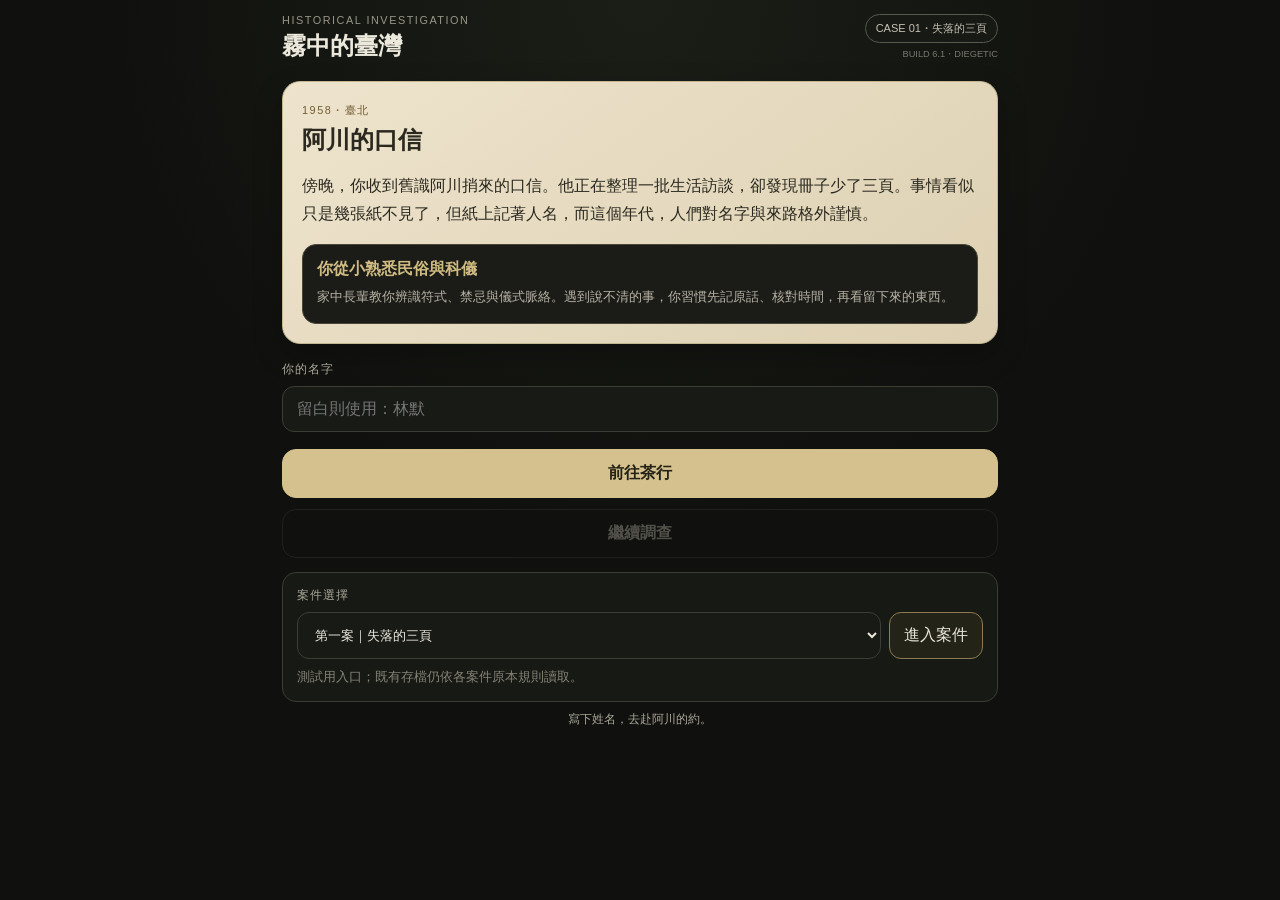
==== index.html @ 99188c53 "Label investigation tabs navigation for assistive tech Add aria-label="調查分頁" to the existing nav.tab" ====
<!doctype html>
<html lang="zh-Hant">
<head>
<meta charset="utf-8">
<meta name="viewport" content="width=device-width,initial-scale=1,viewport-fit=cover">
<meta name="theme-color" content="#10110e">
<meta name="apple-mobile-web-app-capable" content="yes">
<meta name="apple-mobile-web-app-status-bar-style" content="black-translucent">
<meta name="description" content="霧中的臺灣：以固定主角進行的歷史推理解謎遊戲。">
<title>霧中的臺灣｜歷史推理解謎</title>
<style>
:root{--bg:#10110e;--panel:#191b16;--paper:#e8dec6;--paperInk:#2b291f;--ink:#ece8dc;--muted:#a8a596;--line:#3a3d33;--accent:#b69b5f;--danger:#b86f61;--shadow:0 12px 30px rgba(0,0,0,.24)}
*{box-sizing:border-box}html{background:var(--bg)}body{margin:0;background:radial-gradient(circle at top,#1b1e17 0,#10110e 48%);color:var(--ink);font-family:-apple-system,BlinkMacSystemFont,"PingFang TC","Noto Sans TC",sans-serif;min-height:100vh}.hidden{display:none!important}button,input{font:inherit}.app{max-width:760px;margin:auto;padding:calc(env(safe-area-inset-top) + 14px) 16px calc(env(safe-area-inset-bottom) + 96px)}
.topbar{display:flex;justify-content:space-between;align-items:flex-start;gap:12px;margin-bottom:18px}.topbar h1{font-size:1.5rem;margin:1px 0}.eyebrow{font-size:.68rem;letter-spacing:.14em;margin:0 0 4px;color:#999686}.chip{display:inline-block;border:1px solid #56594c;border-radius:999px;padding:6px 10px;font-size:.69rem;color:#c6c1b2;background:#171914}.build{font-size:.58rem;color:#77786e;margin-top:5px;text-align:right}.card{background:linear-gradient(180deg,#1e211a,#181a16);border:1px solid #33362d;border-radius:18px;box-shadow:var(--shadow)}.paper{background:linear-gradient(145deg,#eee4cd,#ddd0b2);color:var(--paperInk);border-color:#c3b58f}
.start-card,.section-card,.scene,.case-complete,.fail-card{padding:19px}.start-card h2,.case-complete h2,.fail-card h2{margin:4px 0 10px}.start-card p,.case-complete p,.fail-card p{line-height:1.76}.note{font-size:.84rem;color:#8e8b7f;line-height:1.58}.paper .note{color:#6f6654}
.protagonist-card{margin-top:12px;padding:14px;border:1px solid #494637;border-radius:14px;background:#1b1c17}.protagonist-card strong{display:block;color:#d0bc82;margin-bottom:6px}.protagonist-card p{margin:0;color:#b7b2a5;font-size:.84rem;line-height:1.7}
.field{display:block;margin:17px 0}.field span,.screen-title{display:block;color:#aaa799;font-size:.75rem;letter-spacing:.08em;margin-bottom:8px}.field input{width:100%;border:1px solid #3b3e34;background:#181a16;color:#fff;border-radius:12px;padding:13px 14px;outline:none}.field input:focus{border-color:#8b7a4d}
.primary,.secondary,.action-btn,.map-btn,.deduction-option,.record-switch-btn{border:1px solid #3a3d33;background:#1b1e18;color:var(--ink);border-radius:14px;padding:13px;cursor:pointer;-webkit-tap-highlight-color:transparent}.primary,.secondary{display:block;width:100%;text-align:center;margin-top:11px;font-weight:650}.primary{background:#d4c18e;color:#242116;border-color:#d4c18e}.secondary{background:transparent;color:#b8b5a8}.primary:disabled,.secondary:disabled{opacity:.38}.status-line{margin-top:9px;color:#aaa799;font-size:.78rem;text-align:center}
.case-status{display:flex;justify-content:space-between;gap:12px;padding:14px 15px;margin-bottom:13px}.case-status h2{font-size:1rem;margin:0 0 5px}.case-meta{display:flex;flex-wrap:wrap;gap:7px;color:#99968a;font-size:.7rem}.confidence{display:flex;gap:5px;align-items:center}.confidence i{display:block;width:10px;height:10px;border-radius:50%;background:#484a42}.confidence i.on{background:#c7b16f}.confidence i.danger{background:#b86f61}.tutorial-banner{border:1px solid #4c493b;background:#222116;border-radius:12px;padding:10px 12px;margin-bottom:12px;color:#c4b991;font-size:.79rem;line-height:1.55}
.scene-visual{margin:0 0 12px;overflow:hidden;padding:0;background:#111}.scene-visual img{display:block;width:100%;aspect-ratio:4/3;object-fit:cover}.scene-visual .visual-note{display:block;margin:0;padding:8px 12px;background:#151713;color:#89877d;font-size:.7rem;text-align:center;border-top:1px solid #2d3028}.scene-head small{color:#969385}.scene-head h2{margin:4px 0 13px}.scene-body p{line-height:1.8;margin:0 0 12px}.action-grid,.map-grid,.evidence-grid,.people-grid,.deduction-options{display:grid;gap:9px;margin-top:11px}.action-btn,.map-btn,.deduction-option{text-align:left}.action-btn strong,.map-btn strong,.deduction-option strong{display:block}.action-btn small,.map-btn small,.deduction-option small{display:block;color:#969487;font-size:.76rem;margin-top:5px;line-height:1.45}.action-btn.done{opacity:.65}.map-btn.locked{opacity:.4}.map-btn.visited{border-color:#68634f}
.record-switch{display:grid;grid-template-columns:1fr 1fr;gap:8px;margin-bottom:10px}.record-switch-btn{text-align:center}.record-switch-btn.active{border-color:#8c7b50;background:#242318}.evidence-card,.person-card{border:1px solid #35382f;border-radius:12px;padding:12px;background:#171914}.evidence-card strong,.person-card strong{display:block}.evidence-card small,.person-card small{display:block;color:#a19e92;line-height:1.55;margin-top:5px}.evidence-media{display:grid;gap:8px;margin-top:10px}.evidence-image-link{display:block;border:1px solid #3b3e34;border-radius:10px;overflow:hidden;background:#10110e}.evidence-media img{display:block;width:100%;aspect-ratio:3/2;object-fit:contain;background:#10110e}.evidence-image-link:focus-visible{outline:2px solid #b69b5f;outline-offset:2px}.tag{display:inline-block;margin-top:8px;border:1px solid #4a4c42;border-radius:999px;padding:3px 7px;font-size:.66rem;color:#aaa79b}.badge{display:inline-block;min-width:18px;text-align:center;border-radius:999px;background:#35372e;padding:1px 5px}
.feedback{border-left:3px solid #9e785f;background:#211b18;padding:11px 12px;margin-top:12px;line-height:1.55}.method-note{border-left:3px solid #7b755f;background:#202018;padding:11px 12px;margin-top:12px;color:#bbb6a7;line-height:1.65;font-size:.86rem}.failure-warning{color:#d8a292;font-size:.8rem;margin-top:8px}.summary-list{display:grid;gap:9px;margin:14px 0}.summary-item{padding:11px;border:1px solid rgba(65,54,32,.22);border-radius:10px;line-height:1.55}
.tabs{position:fixed;left:0;right:0;bottom:0;z-index:20;display:grid;grid-template-columns:repeat(4,1fr);gap:1px;background:#272921;padding:8px max(10px,env(safe-area-inset-left)) calc(8px + env(safe-area-inset-bottom)) max(10px,env(safe-area-inset-right));border-top:1px solid #3b3d34}.tab-btn{border:0;background:transparent;color:#89877d;padding:10px 5px;border-radius:10px}.tab-btn.active{background:#36382e;color:#f2ecdc}.toast{position:fixed;left:50%;bottom:86px;transform:translate(-50%,20px);opacity:0;pointer-events:none;background:#ece0c2;color:#28251c;padding:10px 14px;border-radius:999px;font-size:.82rem;transition:.2s;z-index:240;max-width:90vw}.toast.show{opacity:1;transform:translate(-50%,0)}
.fail-visual{margin:0 0 15px;border-radius:14px;overflow:hidden;border:1px solid #5d443e;background:#111}.fail-visual img{display:block;width:100%;aspect-ratio:4/3;object-fit:cover}@media(min-width:640px){.action-grid,.map-grid{grid-template-columns:1fr 1fr}.app{padding-left:22px;padding-right:22px}.tabs{left:50%;right:auto;width:760px;max-width:100%;transform:translateX(-50%)}}
</style>
</head>
<body>
<main class="app">
<header class="topbar"><div><p class="eyebrow">HISTORICAL INVESTIGATION</p><h1>霧中的臺灣</h1></div><div style="text-align:right"><span id="caseChip" class="chip">CASE 01・失落的三頁</span><div class="build">BUILD 6.1・DIEGETIC</div></div></header>

<section id="startScreen">
 <article class="start-card card paper"><p class="eyebrow" style="color:#715c34">1958・臺北</p><h2>阿川的口信</h2><p>傍晚，你收到舊識阿川捎來的口信。他正在整理一批生活訪談，卻發現冊子少了三頁。事情看似只是幾張紙不見了，但紙上記著人名，而這個年代，人們對名字與來路格外謹慎。</p><div class="protagonist-card"><strong>你從小熟悉民俗與科儀</strong><p>家中長輩教你辨識符式、禁忌與儀式脈絡。遇到說不清的事，你習慣先記原話、核對時間，再看留下來的東西。</p></div></article>
 <label class="field"><span>你的名字</span><input id="nameInput" maxlength="12" placeholder="留白則使用：林默"></label>
 <button id="startBtn" type="button" class="primary">前往茶行</button>
 <button id="loadBtn" type="button" class="secondary">繼續調查</button>
 <p id="bootStatus" class="status-line"></p>
</section>


<section id="gameScreen" class="hidden">
 <div id="tutorialBanner" class="tutorial-banner">先看看現場，再問人；不同來源的說法分開記，才不會把時間與來路混在一起。</div>
 <div class="case-status card"><div><h2 id="playerLabel">—</h2><div class="case-meta"><span>案件一・失落的三頁</span><span id="focusLabel">推理專注</span></div></div><div id="focusDots" class="confidence"></div></div>
 <section id="scenePanel"><p class="screen-title">現場調查</p><figure id="sceneVisual" class="scene-visual card"><img id="sceneImage" alt=""><figcaption id="visualNote" class="visual-note"></figcaption></figure><article class="scene card"><div class="scene-head"><small id="locationSub"></small><h2 id="locationName"></h2></div><div id="sceneBody" class="scene-body"></div></article><div id="actionGrid" class="action-grid"></div></section>
 <section id="mapPanel" class="hidden"><p class="screen-title">調查地圖</p><div class="section-card card"><h3>前往地點</h3><div id="mapGrid" class="map-grid"></div></div></section>
 <section id="recordPanel" class="hidden"><p class="screen-title">案件紀錄</p><div class="record-switch"><button id="recordEvidenceBtn" class="record-switch-btn active">證物 <span id="evidenceCount" class="badge">0</span></button><button id="recordPeopleBtn" class="record-switch-btn">人物</button></div><div id="evidenceSection" class="section-card card"><h3>證物與情報</h3><div id="evidenceGrid" class="evidence-grid"></div></div><div id="peopleSection" class="section-card card hidden"><h3>人物紀錄</h3><div id="peopleGrid" class="people-grid"></div></div></section>
 <section id="deductionPanel" class="hidden"><p class="screen-title">推理</p><div id="deductionBox" class="section-card card"></div></section>
 <button id="restartBtn" type="button" class="secondary">重新開始案件一</button>
 <nav class="tabs" aria-label="調查分頁"><button class="tab-btn active" data-tab="scene">調查</button><button class="tab-btn" data-tab="map">地圖</button><button class="tab-btn" data-tab="record">紀錄</button><button class="tab-btn" data-tab="deduction">推理</button></nav>
</section>

<section id="completeScreen" class="hidden"><article class="case-complete card paper"><p class="eyebrow" style="color:#715c34">CASE CLOSED</p><h2>失落的三頁</h2><div id="completeText"></div><div class="summary-list"><div class="summary-item"><strong>調查方法</strong><br>傳聞與緊張反應只能提供方向；結論必須回到能互相核對的紙張、帳目、證詞與流程。</div><div class="summary-item"><strong>你帶走的習慣</strong><br>你的家學讓你熟悉「傳統如何被解讀與轉述」，但真正帶進下一次調查的，是不把解釋放在證據前面。</div><div class="summary-item"><strong>下一案</strong><br>《雨夜敲門》。三個雨夜看似是同一件怪事，但第一步仍然是先證明它們是否真的有同一個原因。</div></div><button id="nextCaseBtn" class="primary">開始案件二：《雨夜敲門》</button><button id="homeBtn" class="secondary">回到標題</button></article></section>

<section id="failScreen" class="hidden"><article class="fail-card card"><div class="fail-visual"><img id="failImage" alt="案件失敗後的夜間茶行"></div><p class="eyebrow">CASE FAILED</p><h2>推論失去可信度</h2><p>你把尚未被證明的部分寫進了結論，案件中的人開始停止提供資訊。</p><p>你回頭翻看筆記，問題不在猜錯，而在把還沒有互相對上的細節寫成了結論。</p><p id="failDetail" class="note"></p><button id="retryBtn" class="primary">重新調查案件一</button><button id="failHomeBtn" class="secondary">回到標題</button></article></section>
</main>
<div id="toast" class="toast"></div>
<script src="case1-unified-engine.js?v=12"></script>
<script src="case2-engine.js?v=38"></script>
</body>
</html>
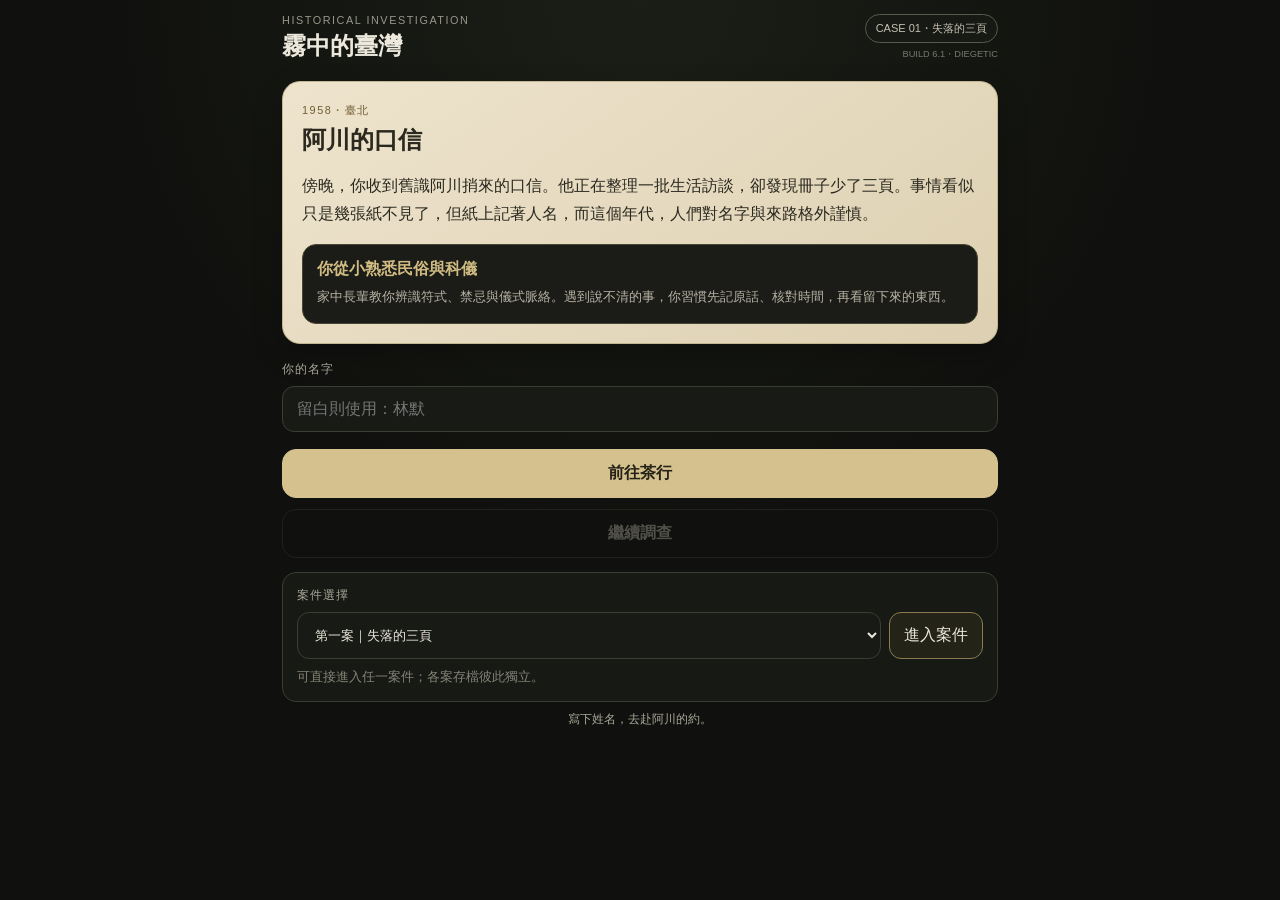
==== commit f7df6edf: "fix(case2): bump production router cache version" ====
--- a/index.html
+++ b/index.html
@@ -45,7 +45,7 @@
  <section id="recordPanel" class="hidden"><p class="screen-title">案件紀錄</p><div class="record-switch"><button id="recordEvidenceBtn" class="record-switch-btn active">證物 <span id="evidenceCount" class="badge">0</span></button><button id="recordPeopleBtn" class="record-switch-btn">人物</button></div><div id="evidenceSection" class="section-card card"><h3>證物與情報</h3><div id="evidenceGrid" class="evidence-grid"></div></div><div id="peopleSection" class="section-card card hidden"><h3>人物紀錄</h3><div id="peopleGrid" class="people-grid"></div></div></section>
  <section id="deductionPanel" class="hidden"><p class="screen-title">推理</p><div id="deductionBox" class="section-card card"></div></section>
  <button id="restartBtn" type="button" class="secondary">重新開始案件一</button>
- <nav class="tabs" aria-label="調查分頁"><button class="tab-btn active" data-tab="scene">調查</button><button class="tab-btn" data-tab="map">地圖</button><button class="tab-btn" data-tab="record">紀錄</button><button class="tab-btn" data-tab="deduction">推理</button></nav>
+ <nav class="tabs"><button class="tab-btn active" data-tab="scene">調查</button><button class="tab-btn" data-tab="map">地圖</button><button class="tab-btn" data-tab="record">紀錄</button><button class="tab-btn" data-tab="deduction">推理</button></nav>
 </section>
 
 <section id="completeScreen" class="hidden"><article class="case-complete card paper"><p class="eyebrow" style="color:#715c34">CASE CLOSED</p><h2>失落的三頁</h2><div id="completeText"></div><div class="summary-list"><div class="summary-item"><strong>調查方法</strong><br>傳聞與緊張反應只能提供方向；結論必須回到能互相核對的紙張、帳目、證詞與流程。</div><div class="summary-item"><strong>你帶走的習慣</strong><br>你的家學讓你熟悉「傳統如何被解讀與轉述」，但真正帶進下一次調查的，是不把解釋放在證據前面。</div><div class="summary-item"><strong>下一案</strong><br>《雨夜敲門》。三個雨夜看似是同一件怪事，但第一步仍然是先證明它們是否真的有同一個原因。</div></div><button id="nextCaseBtn" class="primary">開始案件二：《雨夜敲門》</button><button id="homeBtn" class="secondary">回到標題</button></article></section>
@@ -54,6 +54,6 @@
 </main>
 <div id="toast" class="toast"></div>
 <script src="case1-unified-engine.js?v=12"></script>
-<script src="case2-engine.js?v=38"></script>
+<script src="case2-engine.js?v=39"></script>
 </body>
 </html>
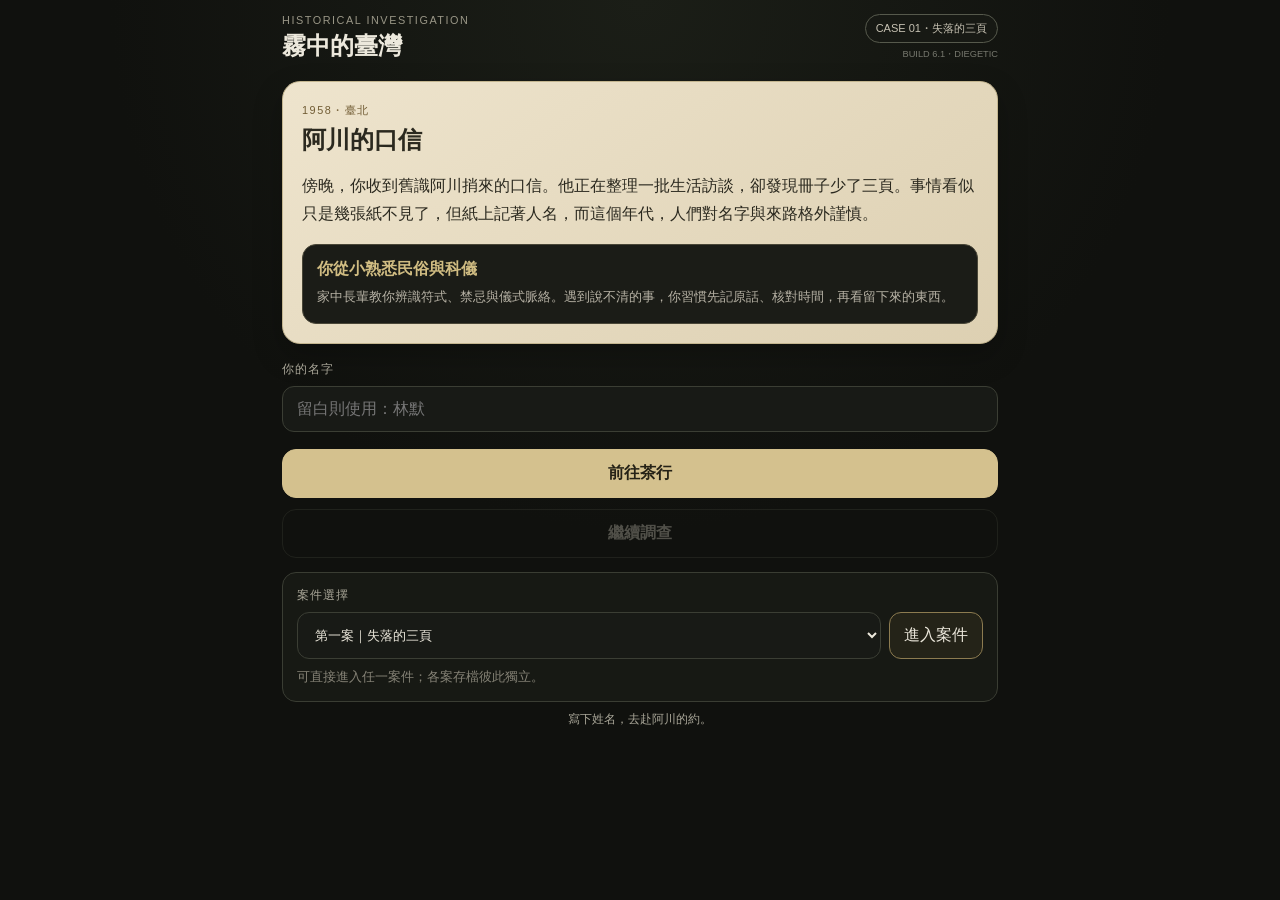
==== commit aa0f686d: "feat(case3): finish production packaging and hypothesis interactions" ====
--- a/index.html
+++ b/index.html
@@ -54,6 +54,6 @@
 </main>
 <div id="toast" class="toast"></div>
 <script src="case1-unified-engine.js?v=12"></script>
-<script src="case2-engine.js?v=39"></script>
+<script src="case2-engine.js?v=40"></script>
 </body>
 </html>
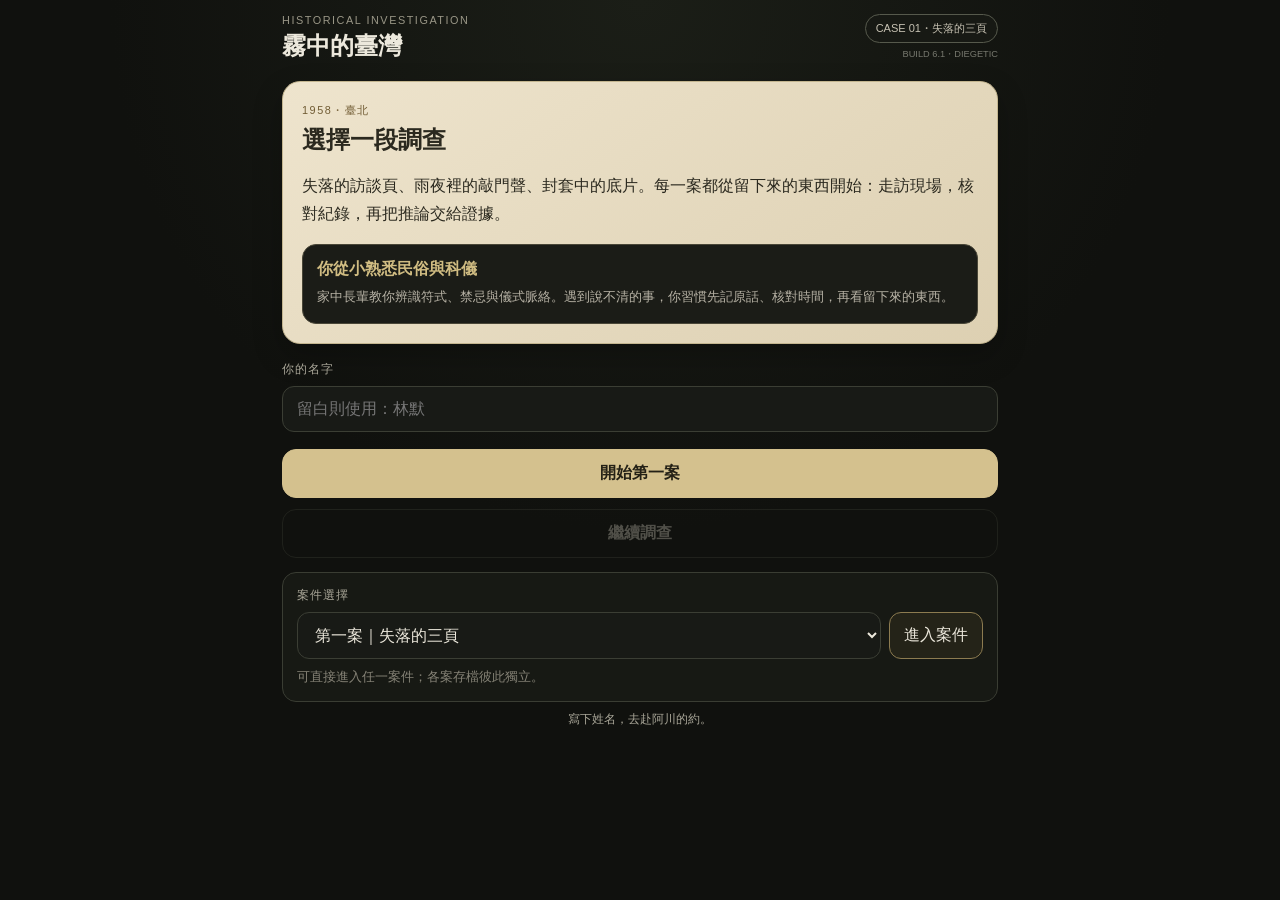
==== commit f270ca25: "fix(game): unify case openings navigation and deduction retries" ====
--- a/index.html
+++ b/index.html
@@ -10,7 +10,7 @@
 <title>霧中的臺灣｜歷史推理解謎</title>
 <style>
 :root{--bg:#10110e;--panel:#191b16;--paper:#e8dec6;--paperInk:#2b291f;--ink:#ece8dc;--muted:#a8a596;--line:#3a3d33;--accent:#b69b5f;--danger:#b86f61;--shadow:0 12px 30px rgba(0,0,0,.24)}
-*{box-sizing:border-box}html{background:var(--bg)}body{margin:0;background:radial-gradient(circle at top,#1b1e17 0,#10110e 48%);color:var(--ink);font-family:-apple-system,BlinkMacSystemFont,"PingFang TC","Noto Sans TC",sans-serif;min-height:100vh}.hidden{display:none!important}button,input{font:inherit}.app{max-width:760px;margin:auto;padding:calc(env(safe-area-inset-top) + 14px) 16px calc(env(safe-area-inset-bottom) + 96px)}
+*{box-sizing:border-box}html{background:var(--bg)}body{margin:0;background:radial-gradient(circle at top,#1b1e17 0,#10110e 48%);color:var(--ink);font-family:-apple-system,BlinkMacSystemFont,"PingFang TC","Noto Sans TC",sans-serif;min-height:100vh}.hidden{display:none!important}button,input,select{font:inherit}.app{max-width:760px;margin:auto;padding:calc(env(safe-area-inset-top) + 14px) 16px calc(env(safe-area-inset-bottom) + 96px)}
 .topbar{display:flex;justify-content:space-between;align-items:flex-start;gap:12px;margin-bottom:18px}.topbar h1{font-size:1.5rem;margin:1px 0}.eyebrow{font-size:.68rem;letter-spacing:.14em;margin:0 0 4px;color:#999686}.chip{display:inline-block;border:1px solid #56594c;border-radius:999px;padding:6px 10px;font-size:.69rem;color:#c6c1b2;background:#171914}.build{font-size:.58rem;color:#77786e;margin-top:5px;text-align:right}.card{background:linear-gradient(180deg,#1e211a,#181a16);border:1px solid #33362d;border-radius:18px;box-shadow:var(--shadow)}.paper{background:linear-gradient(145deg,#eee4cd,#ddd0b2);color:var(--paperInk);border-color:#c3b58f}
 .start-card,.section-card,.scene,.case-complete,.fail-card{padding:19px}.start-card h2,.case-complete h2,.fail-card h2{margin:4px 0 10px}.start-card p,.case-complete p,.fail-card p{line-height:1.76}.note{font-size:.84rem;color:#8e8b7f;line-height:1.58}.paper .note{color:#6f6654}
 .protagonist-card{margin-top:12px;padding:14px;border:1px solid #494637;border-radius:14px;background:#1b1c17}.protagonist-card strong{display:block;color:#d0bc82;margin-bottom:6px}.protagonist-card p{margin:0;color:#b7b2a5;font-size:.84rem;line-height:1.7}
@@ -22,6 +22,7 @@
 .feedback{border-left:3px solid #9e785f;background:#211b18;padding:11px 12px;margin-top:12px;line-height:1.55}.method-note{border-left:3px solid #7b755f;background:#202018;padding:11px 12px;margin-top:12px;color:#bbb6a7;line-height:1.65;font-size:.86rem}.failure-warning{color:#d8a292;font-size:.8rem;margin-top:8px}.summary-list{display:grid;gap:9px;margin:14px 0}.summary-item{padding:11px;border:1px solid rgba(65,54,32,.22);border-radius:10px;line-height:1.55}
 .tabs{position:fixed;left:0;right:0;bottom:0;z-index:20;display:grid;grid-template-columns:repeat(4,1fr);gap:1px;background:#272921;padding:8px max(10px,env(safe-area-inset-left)) calc(8px + env(safe-area-inset-bottom)) max(10px,env(safe-area-inset-right));border-top:1px solid #3b3d34}.tab-btn{border:0;background:transparent;color:#89877d;padding:10px 5px;border-radius:10px}.tab-btn.active{background:#36382e;color:#f2ecdc}.toast{position:fixed;left:50%;bottom:86px;transform:translate(-50%,20px);opacity:0;pointer-events:none;background:#ece0c2;color:#28251c;padding:10px 14px;border-radius:999px;font-size:.82rem;transition:.2s;z-index:240;max-width:90vw}.toast.show{opacity:1;transform:translate(-50%,0)}
 .fail-visual{margin:0 0 15px;border-radius:14px;overflow:hidden;border:1px solid #5d443e;background:#111}.fail-visual img{display:block;width:100%;aspect-ratio:4/3;object-fit:cover}@media(min-width:640px){.action-grid,.map-grid{grid-template-columns:1fr 1fr}.app{padding-left:22px;padding-right:22px}.tabs{left:50%;right:auto;width:760px;max-width:100%;transform:translateX(-50%)}}
+.case-opening{padding:22px 20px}.case-opening h2{margin:5px 0 16px;font-size:1.65rem}.opening-text{font-size:1.02rem;line-height:2}.opening-text p{margin:0 0 1.15em}.opening-text p:last-child{margin-bottom:0}.paper .eyebrow{color:#715c34}.c2-tabs,.c3-tabs{position:fixed;left:0;right:0;bottom:0;z-index:20;display:grid;grid-template-columns:repeat(4,minmax(0,1fr));gap:1px;margin:0;background:#272921;padding:8px max(10px,env(safe-area-inset-left)) calc(8px + env(safe-area-inset-bottom)) max(10px,env(safe-area-inset-right));border-top:1px solid #3b3d34}.c2-tabs button,.c3-tabs button{border:0;background:transparent;color:#89877d;padding:10px 5px;border-radius:10px;min-height:44px}.c2-tabs button.active,.c3-tabs button.active{background:#36382e;color:#f2ecdc}.c3-scene-art img{height:auto;aspect-ratio:3/2}.c3-shell{max-width:none}.case-meta{align-items:center}.c2-scene,.c3-scene{border-radius:18px}@media(min-width:640px){.c2-tabs,.c3-tabs{left:50%;right:auto;width:760px;max-width:100%;transform:translateX(-50%)}}
 </style>
 </head>
 <body>
@@ -29,13 +30,15 @@
 <header class="topbar"><div><p class="eyebrow">HISTORICAL INVESTIGATION</p><h1>霧中的臺灣</h1></div><div style="text-align:right"><span id="caseChip" class="chip">CASE 01・失落的三頁</span><div class="build">BUILD 6.1・DIEGETIC</div></div></header>
 
 <section id="startScreen">
- <article class="start-card card paper"><p class="eyebrow" style="color:#715c34">1958・臺北</p><h2>阿川的口信</h2><p>傍晚，你收到舊識阿川捎來的口信。他正在整理一批生活訪談，卻發現冊子少了三頁。事情看似只是幾張紙不見了，但紙上記著人名，而這個年代，人們對名字與來路格外謹慎。</p><div class="protagonist-card"><strong>你從小熟悉民俗與科儀</strong><p>家中長輩教你辨識符式、禁忌與儀式脈絡。遇到說不清的事，你習慣先記原話、核對時間，再看留下來的東西。</p></div></article>
+ <article class="start-card card paper"><p class="eyebrow" style="color:#715c34">1958・臺北</p><h2>選擇一段調查</h2><p>失落的訪談頁、雨夜裡的敲門聲、封套中的底片。每一案都從留下來的東西開始：走訪現場，核對紀錄，再把推論交給證據。</p><div class="protagonist-card"><strong>你從小熟悉民俗與科儀</strong><p>家中長輩教你辨識符式、禁忌與儀式脈絡。遇到說不清的事，你習慣先記原話、核對時間，再看留下來的東西。</p></div></article>
  <label class="field"><span>你的名字</span><input id="nameInput" maxlength="12" placeholder="留白則使用：林默"></label>
- <button id="startBtn" type="button" class="primary">前往茶行</button>
+ <button id="startBtn" type="button" class="primary">開始第一案</button>
  <button id="loadBtn" type="button" class="secondary">繼續調查</button>
  <p id="bootStatus" class="status-line"></p>
 </section>
 
+
+<section id="prologueScreen" class="hidden"><article class="case-opening card paper"><p class="eyebrow">1958・臺北｜案件一・失落的三頁</p><h2>阿川的口信</h2><div class="opening-text"><p>傍晚，你收到舊識阿川捎來的口信。他正在整理一批生活訪談，卻發現冊子少了三頁。事情看似只是幾張紙不見了，但紙上記著人名，而這個年代，人們對名字與來路格外謹慎。</p><p>你把口信折好，走向茶行。先看那本冊子，問清楚它曾去過哪些地方；至於那些在街頭越說越像一回事的猜測，暫時留在紙的外面。</p></div><button id="case1OpeningNext" type="button" class="primary">開始調查</button></article></section>
 
 <section id="gameScreen" class="hidden">
  <div id="tutorialBanner" class="tutorial-banner">先看看現場，再問人；不同來源的說法分開記，才不會把時間與來路混在一起。</div>
@@ -53,7 +56,7 @@
 <section id="failScreen" class="hidden"><article class="fail-card card"><div class="fail-visual"><img id="failImage" alt="案件失敗後的夜間茶行"></div><p class="eyebrow">CASE FAILED</p><h2>推論失去可信度</h2><p>你把尚未被證明的部分寫進了結論，案件中的人開始停止提供資訊。</p><p>你回頭翻看筆記，問題不在猜錯，而在把還沒有互相對上的細節寫成了結論。</p><p id="failDetail" class="note"></p><button id="retryBtn" class="primary">重新調查案件一</button><button id="failHomeBtn" class="secondary">回到標題</button></article></section>
 </main>
 <div id="toast" class="toast"></div>
-<script src="case1-unified-engine.js?v=12"></script>
-<script src="case2-engine.js?v=40"></script>
+<script src="case1-unified-engine.js?v=13"></script>
+<script src="case2-engine.js?v=41"></script>
 </body>
 </html>
